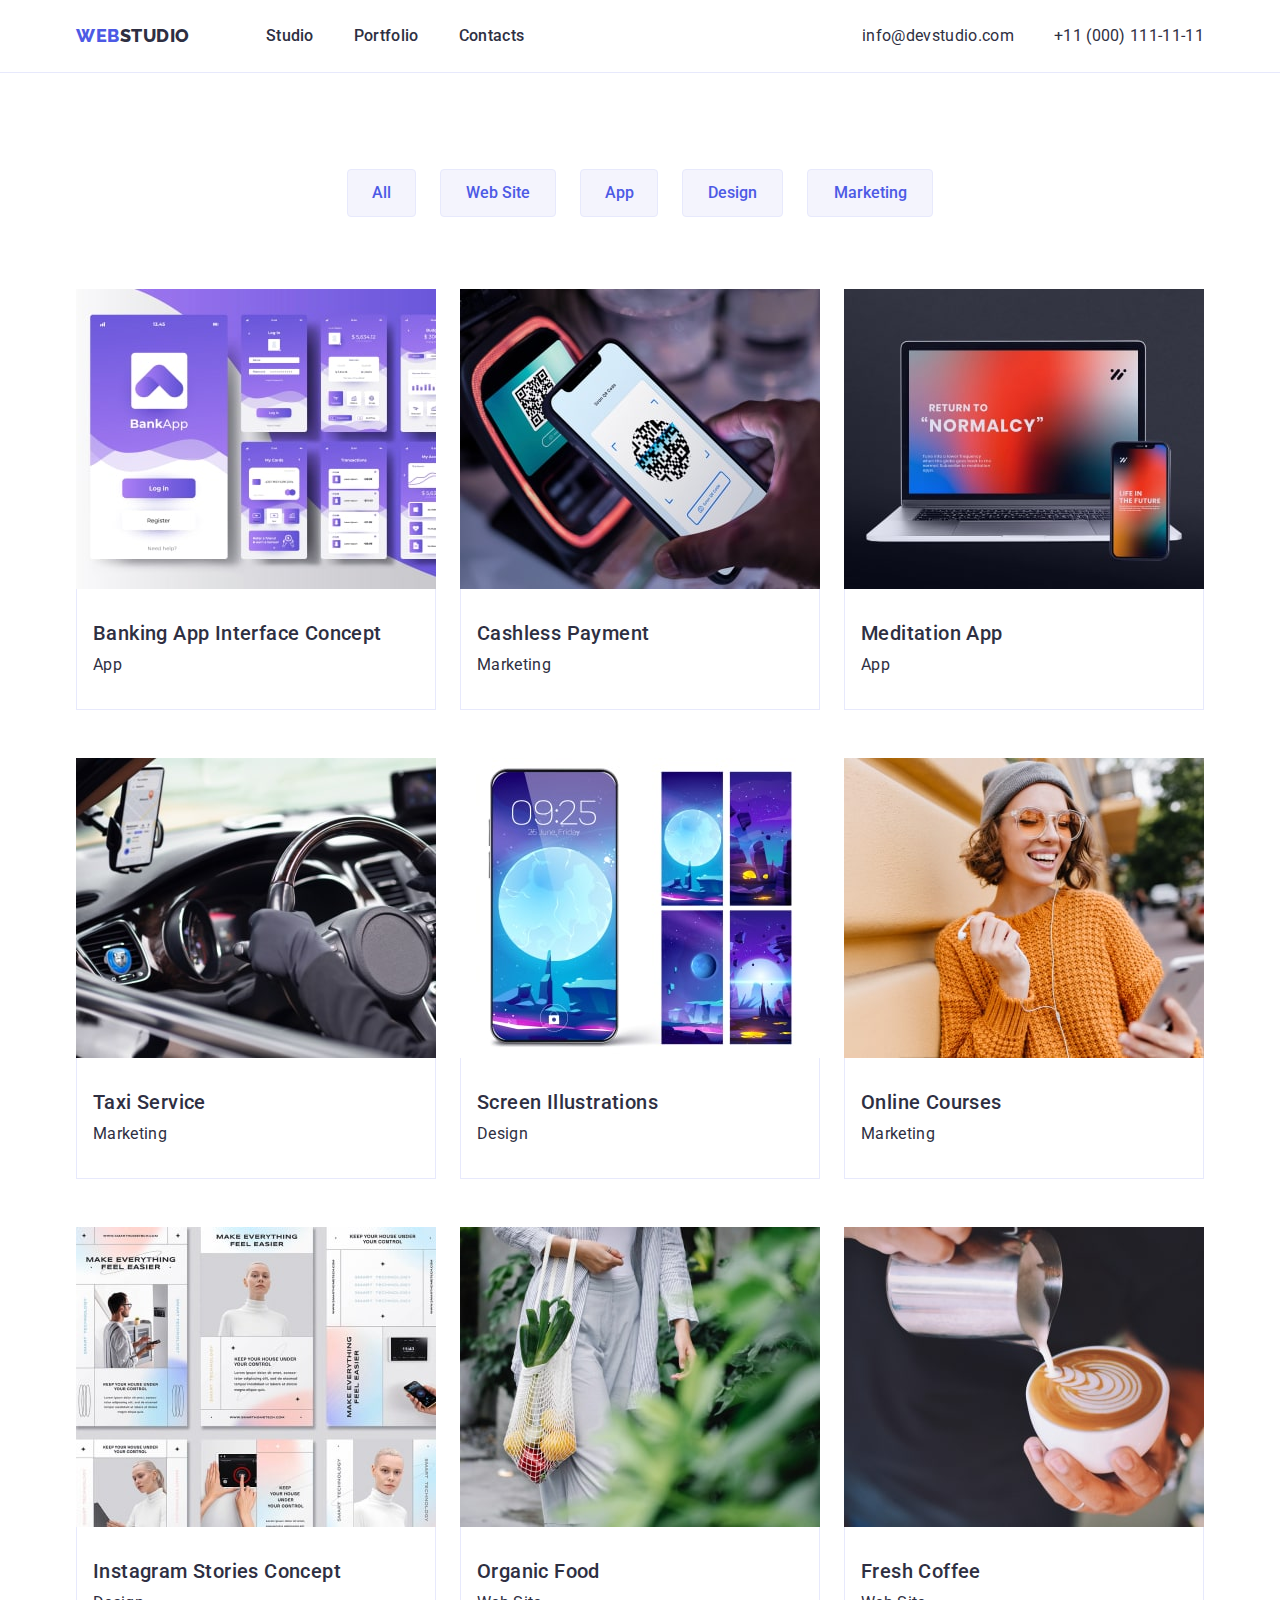
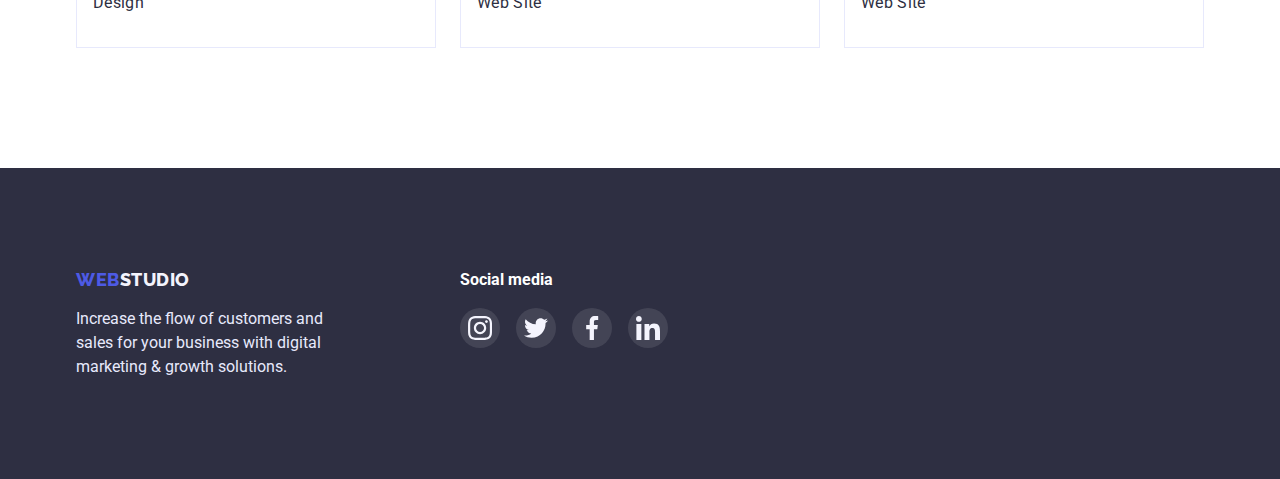
==== portfolio.html @ dcc98bd8 "finish 04" ====
<!DOCTYPE html>
<html lang="en">
<head>
    <meta charset="UTF-8">
    <meta http-equiv="X-UA-Compatible" content="IE=edge">
    <meta name="viewport" content="width=device-width, initial-scale=1.0">
    <title>Portfolio</title>
    <link rel="preconnect" href="https://fonts.googleapis.com">
    <link rel="preconnect" href="https://fonts.gstatic.com" crossorigin>
    <link href="https://fonts.googleapis.com/css2?family=Raleway:wght@800&family=Roboto:wght@400;500;700;900&display=swap"
        rel="stylesheet">
    <link rel="stylesheet" href="https://cdnjs.cloudflare.com/ajax/libs/modern-normalize/1.0.0/modern-normalize.min.css" >
    <link rel="stylesheet" href="./css/styles.css">

</head>
<body>
    <header class="head">
        <div class="container head-content ">
            <nav class="nav-content">
                <a class="logo link" href="./index.html"><span class="logo-web"> Web</span>Studio</a>
                <ul class="nav-list list">
                    <li class="nav-item"> <a class="link" href="./index.html">Studio</a></li>
                    <li class="nav-item"> <a class="link" href="">Portfolio</a></li>
                    <li class="nav-item"> <a class="link" href="">Contacts</a></li>
                </ul>
            </nav>
            <address class="contacts list ">
                <ul class="contacts-list ">
                    <li class="contacts-item"> <a class="link mail" href="mailto:info@devstudio.com">info@devstudio.com</a>
                    </li>
                    <li class="contacts-item"><a class="link tel" href="tel:+110001111111">+11 (000) 111-11-11</a></li>
                </ul>
            </address>
        </div>
    </header>
<main>
    
    <section class="project">
        <div class="container">
            <h1 hidden>Filter Btn</h1>
            <ul class="filter-btn list">
                <li><button class="filter-btn-all fil-btn" type="button">All</button></li>
                <li><button class=" filter-btn-web fil-btn" type="button">Web Site</button></li>
                <li><button class=" filter-btn-app fil-btn" type="button">App</button></li>
                <li><button class=" filter-btn-des fil-btn" type="button">Design</button></li>
                <li><button class=" filter-btn-market fil-btn" type="button">Marketing</button></li>
            </ul>
            <ul class="project-list list"> 
                <li class="project-item ">
                    <a class="link" href="">
                        <img src="./img-portfolio/compressjpeg/img2min.jpg" alt="Banking App" width="360">
                    <div class="project-card-info">
                        <h2 class="project-title link">Banking App Interface Concept</h2>
                        <p class="project-subtitle link">App</p>
                    </div>
                    </a>
                </li>
                <li class="project-item" >
                    <a class="link" href="">
                        <img  src="./img-portfolio/compressjpeg/img5min.jpg" alt="Payment" width="360">
                     <div class="project-card-info"> 
                        <h2 class="project-title link">Cashless Payment</h2>
                        <p class="project-subtitle link"> Marketing</p>
                    </div>
                    </a>
                </li>
                <li class="project-item" >
                    <a class="link" href="">
                        <img src="./img-portfolio/compressjpeg/img6min.jpg" alt="Meditaion App" width="360">
                    <div class="project-card-info">
                        <h2 class="project-title link">Meditation App</h2>
                        <p class="project-subtitle link">App</p>
                    </div>
                    </a>
                </li>
                <li class="project-item" >
                    <a class="link" href="">
                        <img src="./img-portfolio/compressjpeg/img7min.jpg" alt="Taxi Service" width="360">
                    <div class="project-card-info">
                        <h2 class="project-title link">Taxi Service</h2>
                        <p class="project-subtitle link">Marketing</p>
                    </div>
                    </a>
                </li>
                <li class="project-item" >
                    <a class="link" href="">
                        <img src="./img-portfolio/compressjpeg/img8min.jpg" alt="Screen Illustrations" width="360">
                    <div class="project-card-info">
                        <h2 class="project-title link">Screen Illustrations</h2>
                        <p class="project-subtitle link">Design</p>
                    </div>
                    </a>
                </li>
                <li class="project-item" >
                    <a class="link" href="">
                        <img src="./img-portfolio/compressjpeg/img9min.jpg" alt="Online Courses" width="360">
                    <div class="project-card-info">
                        <h2 class="project-title link">Online Courses</h2>
                        <p class="project-subtitle link">Marketing</p>
                    </div>
                    </a>
                </li>
                <li class="project-item" >
                    <a class="link" href="">
                        <img src="./img-portfolio/compressjpeg/img10min.jpg" alt="Instagram Stories" width="360">
                    <div class="project-card-info">
                        <h2 class="project-title link">Instagram Stories Concept</h2>
                        <p class="project-subtitle link">Design</p>
                    </div>
                    </a>
                </li>
                <li class="project-item" >
                    <a class="link" href="">
                        <img src="./img-portfolio/compressjpeg/img11min.jpg" alt="Organic Food" width="360">
                    <div class="project-card-info">
                        <h2 class="project-title link">Organic Food</h2>
                        <p class="project-subtitle link">Web Site</p>
                    </div>
                    </a>
                </li>
                <li class="project-item" >
                    <a class="link" href="">
                        <img src="./img-portfolio/compressjpeg/img12min.jpg" alt="Fresh Coffee" width="360">
                    <div class="project-card-info">
                        <h2 class="project-title link">Fresh Coffee</h2>
                        <p class="project-subtitle link">Web Site</p>
                    </div>
                    </a>
                </li>
            </ul>
        </div>
    </section>
   
</main>
    <footer class="footer">
        <section>
            <div class="container footer-content ">
                <div class="footer-logo-content">
                    <a class="footer-logo link" href="./index.html"><span class="logo-web"> Web</span>Studio</a>
                    <p class="footer-text">Increase the flow of customers and sales for your business with digital marketing
                        &
                        growth solutions.</p>
                </div>
                <div class="footer-social-content">
                    <h2 class="footer-title">Social media</h2>
                    <ul class="footer-social-list list">
                        <li>
                            <a class="footer-social-link link" href="">
                                <svg class="footer-social-icon" width="24" height="24">
                                    <use href="./images/sprite.svg#icon-instagram-2"></use>
                                </svg>
                            </a>
                        </li>
                        <li>
                            <a class="footer-social-link link" href="">
                                <svg class="footer-social-icon" width="24" height="24">
                                    <use href="./images/sprite.svg#icon-twitter-1"></use>
                                </svg>
                            </a>
                        </li>
                        <li>
                            <a class="footer-social-link link" href="">
                                <svg class="footer-social-icon" width="24" height="24">
                                    <use href="./images/sprite.svg#icon-facebook-1"></use>
                                </svg>
                            </a>
                        </li>
                        <li>
                            <a class="footer-social-link link" href="">
                                <svg class="footer-social-icon" width="24" height="24">
                                    <use href="./images/sprite.svg#icon-linkedin-1"></use>
                                </svg>
                            </a>
                        </li>
                    </ul>
    
                </div>
            </div>
        </section>
    </footer>
</body>
</html>
---- css/styles.css ----
:root {
    --hover-color: #404BBF;
    --color-navy-blue: #2E2F42;
    --color-iris:#4D5AE5;
    --background-color-cloud:#F4F4FD;
    
}

h1,
h2,
h3,
h4,
p {
    margin: 0;
}
ul {
    margin: 0;
    padding: 0;
}
img {
    display: block;
    max-width: 100%;
    height: auto;
}


body {
    font-family: "Roboto", sans-serif;
    color:var(--color-navy-blue);
    
}
.container {
    width: 1158px;
    margin: 0 auto;
    padding: 0 15px;
    
}
.item {
   
}

.list li {
    list-style: none;
}
.link {
    display: block;
    text-decoration: none;
    color: var(--color-navy-blue);

}
.link:hover, .link:focus {
    color: var(--hover-color);
}



/*-------------------------- header --------------------------*/

.head {
    padding: 24px 0;
    box-sizing: border-box;
    border-bottom: 1px solid #E7E9FC;
    background-color: #FFFFFF
    
}
.head-content {
    display: flex;
    align-items: center;
    justify-content: space-between;

}
.nav-content {
    display: flex;
    align-items: center;
}
.logo {
    font-family: "Raleway", sans-serif;
    font-weight: 800;
    font-size: 18px;
    line-height: 1.3;
    color: var(--color-navy-blue);
    margin-right: 76px;

    letter-spacing: 0.03em;
    text-transform: uppercase;
}
.logo-web {
    font-family: "Raleway", sans-serif;
    font-weight: 800;
    font-size: 18px;
    line-height: 1.3;
    color: var(--color-iris);

    letter-spacing: 0.03em;
    text-transform: uppercase;
}

.contacts {
}
.nav-list {
    display: flex;
    gap: 30px;
    font-weight: 500;
    font-size: 16px;
    line-height: 1.5;
    letter-spacing: 0.02em;
    gap: 40px;
}
.contacts-list {
    display: flex;
    gap: 40px;
}
.contacts-item {
    font-family: inherit;
    font-style: normal;
    font-weight: 400;
    font-size: 16px;
    line-height: 1.5;
    letter-spacing: 0.02em;
    color: #434455;
}
    
.mail {
}
.tel {
}



/*------------------- hero studio ---------------------*/
.hero {
    padding: 188px 0;
    text-align: center;
    background-image: linear-gradient(rgba(46, 47, 66, 0.7), rgba(46, 47, 66, 0.7)),
      url('../images/hero/people-office.jpg');
    background-repeat: no-repeat;
    background-size: cover;
    background-color: var(--color-navy-blue);
}
.hero-content {
}
.hero-title {
    margin: 0 auto;
    width: 496px;
    height: 120px;
    font-size: 56px;
    text-align: center;
    letter-spacing: 0.02em;
    color: #FFFFFF;

}
.hero-button {
    padding: 16px 32px;
    background: var(--color-iris);
    border: 1px;
    font-weight: 500;
    font-size: 16px;
    line-height: 1.5;
    color: #FFFFFF;
    font-family: inherit;
    margin-top: 48px;
    border-radius: 4px;
    box-shadow: 0 4px  rgba(0, 0, 0, 0.15);
}    
    
.hero-button:hover,
.hero-button:focus  {
    background-color: var(--hover-color);

}

/*------------------- features studio ---------------------*/


.main-content {
    padding: 120px 0;

}
.features {
    padding-bottom: 120px;
}
.features-list {
    display: flex;
    justify-content: center;
    gap: 24px;
   
}

.features-item {
   width: calc((100% - 72px) / 4);
}
.features-content-icon {
    display: flex;
    margin-bottom: 8px;
}

.features-icon {
    padding: 24px 100px;
    width: 264px;
    height: 112px;
    background-color: var(--background-color-cloud);

}
.features-title {
    font-weight: 500;
    font-size: 20px;
    line-height: 1.2;
    letter-spacing: 0.02em;

}

.features-subtitle {
    font-size: 16px;
    line-height: 1.5;
    letter-spacing: 0.02em;
    margin-top: 8px;
    width: 264px;
}


/*------------------- work studio ---------------------*/
.work {
    padding-bottom: 120px;
}
.work-title {
    font-weight: 700;
    font-size: 36px;
    line-height: 1.11;
    text-align: center;
    letter-spacing: 0.02em;
    text-transform: capitalize;
}

.work-list {
    display: flex;
    margin-top: 72px;
    gap: 24px;
}

.work-item {
    width: calc((100% - 48px) / 3);
}



/*------------------- team studio  ---------------------*/

.team {
    background: var(--background-color-cloud);
    color: var(--color-navy-blue);
}
.team-content {
    padding: 120px 0;
}

.team-title {
    font-weight: 700;
    font-size: 36px;
    line-height: 1.11;
    text-align: center;
    letter-spacing: 0.02em;
    text-transform: capitalize;
}

.team-list {
    display: flex;
    margin-top: 72px;
    gap: 24px;
}
.team-item {
    width: calc((100% - 72px) / 4);
    padding-bottom: 32px;

    background: #FFFFFF;
    box-shadow: 0px 1px 6px rgba(46, 47, 66, 0.08), 0px 1px 1px rgba(46, 47, 66, 0.16), 0px 2px 1px rgba(46, 47, 66, 0.08);
    border-radius: 0px 0px 4px 4px;
}

.team-subtitle {
    margin-top: 32px;
    font-weight: 500;
    font-size: 20px;
    line-height: 1.2;
    text-align: center;
    letter-spacing: 0.02em;
}

.team-text {
    margin-top: 8px;
    font-size: 16px;
    line-height: 1.5;
    text-align: center;
    letter-spacing: 0.02em;
}
.team-social-list {
    display: flex;
    justify-content: center;
    gap: 24px;
    margin-top: 8px;
}
.team-social-link {
    display: flex;
    justify-content: center;
    align-items: center;
    Width: 40px;
    Height: 40px;
    border-radius: 50%;
    background-color: var(--color-iris);
}
.team-social-link:hover,
.team-social-link:focus {
    background-color: var(--hover-color);
}
.team-social-icon {
}

/*------------------- customers --------------------*/
.customers {
    padding: 10px 0 120px;
}

.costumers-title {
    color: var(--color-navy-blue);
    margin-bottom: 72px;
    font-weight: 700;
    font-size: 36px;
    line-height: 1.11;
    text-align: center;
    letter-spacing: 0.02em;
    text-transform: capitalize;
}

.customers-list {
    display: flex;
    justify-content: center;
    gap: 24px;
}

.customers-item {
    border: 1px solid #8E8F99;
}
.customers-item:hover  {
    border-color: var(--hover-color);
}

.customers-link {
    display: flex;
    justify-content: center;
    align-items: center;
    padding: 16px 32px;
}

.customers-link:hover .customers-icon,
.customers-link:focus .customers-icon {
    fill: var(--hover-color);
}
.customers-icon {
    width: 104px;
    height: 56px;
    fill: #AFB1B8;
}



/*------------------- filter btn portfolio ---------------------*/

.filter {
}

.filter-btn {
    display: flex;
    justify-content: center;
    gap: 24px;
}

.filter-btn > li button:hover, .filter-btn > li button:focus  {
    background-color: var(--hover-color);
    color: #FFFFFF;
}

.fil-btn {
    margin-bottom: 72px;
    background: var(--background-color-cloud);
    border-radius: 4px;
    border: 1px solid #E7E9FC;

    font-family: inherit;
    font-weight: 500;
    font-size: 16px;
    line-height: 1.5;
    color: #4D5AE5;

}
.filter-btn-all {
    width: 69px;
    height: 48px;
}
.filter-btn-web {
    width: 116px;
    height: 48px;
}
.filter-btn-app   {
    width: 78px;
    height: 48px;
}
.filter-btn-des {
    width: 101px;
    height: 48px;
}
.filter-btn-market {
    width: 126px;
    height: 48px;

}

/*------------------- project portfolio ---------------------*/

.project {
 padding: 96px 0 120px;    
}
.project-list {
    display: flex;
    flex-wrap: wrap;
    column-gap: 24px;
    row-gap: 48px;
}
.project-item:hover,
.project-item:focus {
    box-shadow: 1px 2px  rgba(46, 47, 66, 0.16);

}
.project-item {
    width: 360px;
    flex-basis: calc((100% - 48px) / 3);
}

.project-card-info {
    display: flex;
    flex-direction: column;
    justify-content: center;
    align-items: flex-start;
    padding: 32px 16px ;
    border:  1px solid #E7E9FC;
    border-top: none;

    width: 360px;
}
.project-title{
    font-weight: 500;
    font-size: 20px;
    line-height: 1.2;
    letter-spacing: 0.02em;
    color: var(--color-navy-blue);
}
.project-subtitle{
    font-size: 16px;
    line-height: 1.5;
    letter-spacing: 0.02em;
    color: var(--color-navy-blue);
    margin-top: 8px;
}


/*------------------- footer ---------------------*/
.footer {
    background: var(--color-navy-blue);
    padding: 100px 0;
}
.footer-content {
    display: flex;
}
.footer-logo {
    margin-bottom: 16px;
    font-family: "Raleway", sans-serif;
    font-weight: 800;
    font-size: 18px;
    line-height: 1.3;
    color: #F4F4FD;

    letter-spacing: 0.03em;
    text-transform: uppercase;
}

.footer-text {
    width: 264px;
    height: 72px;
    font-size: 16px;
    line-height: 1.5;
    color: #E7E9FC;
}
.footer-title {
    color: #FFFFFF;
    font-size: 16px;
    line-height: 1.5;
    margin-bottom: 16px;
}
.footer-social-content {
    margin-left: 120px;
}
.footer-social-list {
    display: flex;
    gap: 16px;
}


.footer-social-link {
    display: flex;
    justify-content: center;
    align-items: center;
    border-radius: 50%;
    background-color: rgba(255, 255, 255, 0.1);
    width: 40px;
    height: 40px;
}
.footer-social-link:hover,
.footer-social-link:focus {
    background-color: #31D0AA;
}

.footer-social-icon {}
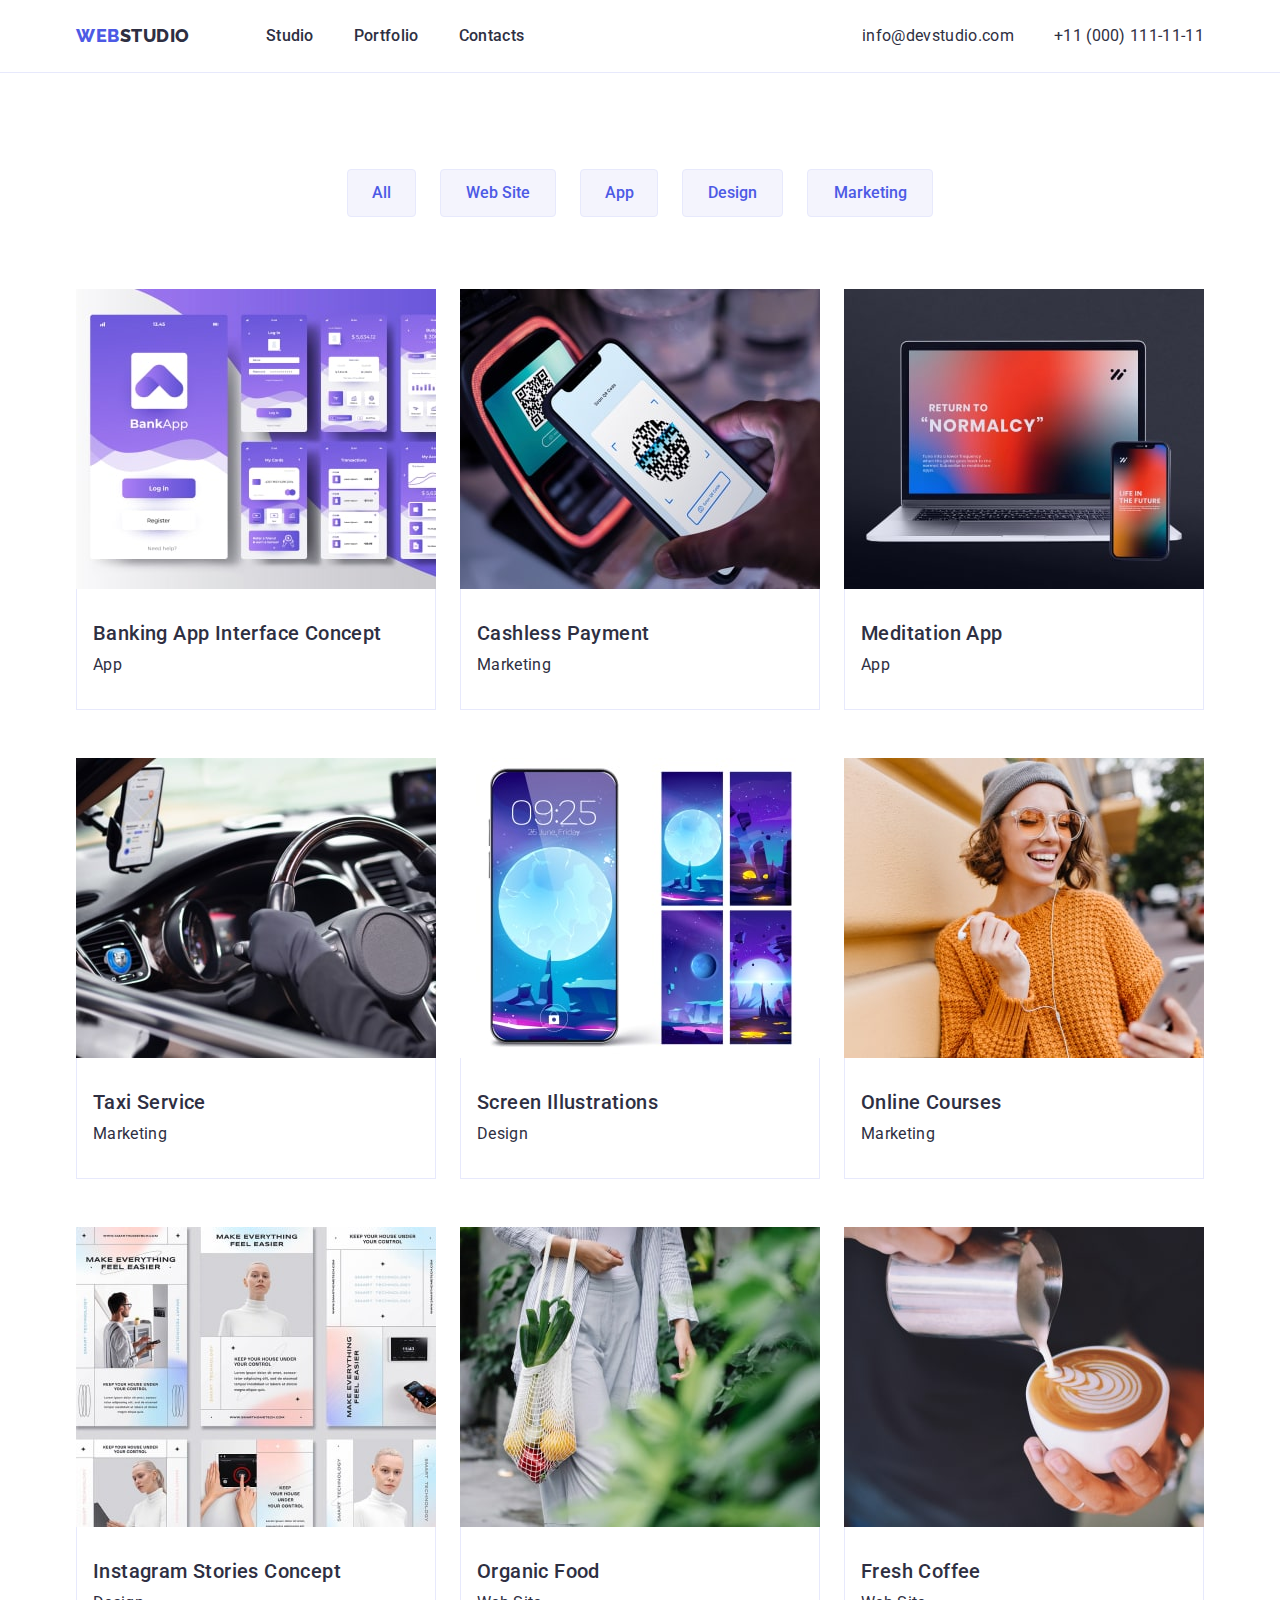
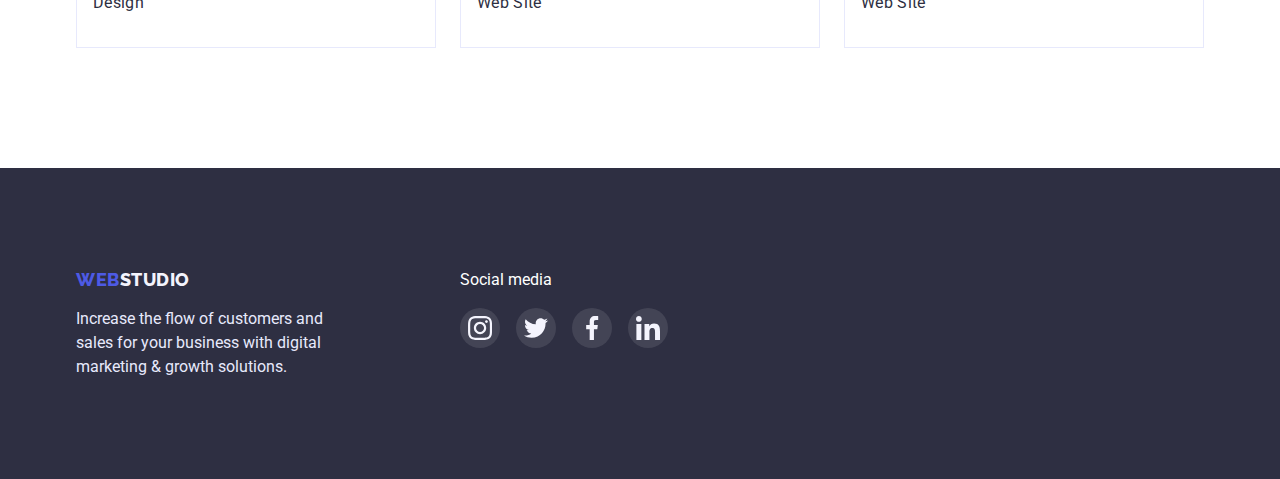
==== commit 6dcad50f: "fixid" ====
--- a/portfolio.html
+++ b/portfolio.html
@@ -47,7 +47,7 @@
             </ul>
             <ul class="project-list list"> 
                 <li class="project-item ">
-                    <a class="link" href="">
+                    <a class="project-link link" href="">
                         <img src="./img-portfolio/compressjpeg/img2min.jpg" alt="Banking App" width="360">
                     <div class="project-card-info">
                         <h2 class="project-title link">Banking App Interface Concept</h2>
@@ -56,7 +56,7 @@
                     </a>
                 </li>
                 <li class="project-item" >
-                    <a class="link" href="">
+                    <a class="project-link link" href="">
                         <img  src="./img-portfolio/compressjpeg/img5min.jpg" alt="Payment" width="360">
                      <div class="project-card-info"> 
                         <h2 class="project-title link">Cashless Payment</h2>
@@ -65,7 +65,7 @@
                     </a>
                 </li>
                 <li class="project-item" >
-                    <a class="link" href="">
+                    <a class="project-link link" href="">
                         <img src="./img-portfolio/compressjpeg/img6min.jpg" alt="Meditaion App" width="360">
                     <div class="project-card-info">
                         <h2 class="project-title link">Meditation App</h2>
@@ -74,7 +74,7 @@
                     </a>
                 </li>
                 <li class="project-item" >
-                    <a class="link" href="">
+                    <a class="project-link link" href="">
                         <img src="./img-portfolio/compressjpeg/img7min.jpg" alt="Taxi Service" width="360">
                     <div class="project-card-info">
                         <h2 class="project-title link">Taxi Service</h2>
@@ -83,7 +83,7 @@
                     </a>
                 </li>
                 <li class="project-item" >
-                    <a class="link" href="">
+                    <a class="project-link link" href="">
                         <img src="./img-portfolio/compressjpeg/img8min.jpg" alt="Screen Illustrations" width="360">
                     <div class="project-card-info">
                         <h2 class="project-title link">Screen Illustrations</h2>
@@ -92,7 +92,7 @@
                     </a>
                 </li>
                 <li class="project-item" >
-                    <a class="link" href="">
+                    <a class="project-link link" href="">
                         <img src="./img-portfolio/compressjpeg/img9min.jpg" alt="Online Courses" width="360">
                     <div class="project-card-info">
                         <h2 class="project-title link">Online Courses</h2>
@@ -101,7 +101,7 @@
                     </a>
                 </li>
                 <li class="project-item" >
-                    <a class="link" href="">
+                    <a class="project-link link" href="">
                         <img src="./img-portfolio/compressjpeg/img10min.jpg" alt="Instagram Stories" width="360">
                     <div class="project-card-info">
                         <h2 class="project-title link">Instagram Stories Concept</h2>
@@ -110,7 +110,7 @@
                     </a>
                 </li>
                 <li class="project-item" >
-                    <a class="link" href="">
+                    <a class="project-link link" href="">
                         <img src="./img-portfolio/compressjpeg/img11min.jpg" alt="Organic Food" width="360">
                     <div class="project-card-info">
                         <h2 class="project-title link">Organic Food</h2>
@@ -119,7 +119,7 @@
                     </a>
                 </li>
                 <li class="project-item" >
-                    <a class="link" href="">
+                    <a class="project-link link" href="">
                         <img src="./img-portfolio/compressjpeg/img12min.jpg" alt="Fresh Coffee" width="360">
                     <div class="project-card-info">
                         <h2 class="project-title link">Fresh Coffee</h2>
@@ -142,7 +142,7 @@
                         growth solutions.</p>
                 </div>
                 <div class="footer-social-content">
-                    <h2 class="footer-title">Social media</h2>
+                    <p class="footer-title">Social media</p>
                     <ul class="footer-social-list list">
                         <li>
                             <a class="footer-social-link link" href="">
--- a/css/styles.css
+++ b/css/styles.css
@@ -130,6 +130,9 @@
 
 /*------------------- hero studio ---------------------*/
 .hero {
+    max-width: 1440px;
+    margin-left: auto;
+    margin-right: auto;
     padding: 188px 0;
     text-align: center;
     background-image: linear-gradient(rgba(46, 47, 66, 0.7), rgba(46, 47, 66, 0.7)),
@@ -192,14 +195,16 @@
 }
 .features-content-icon {
     display: flex;
-    margin-bottom: 8px;
-}
-
-.features-icon {
-    padding: 24px 100px;
+    justify-content: center;
+    align-items: center;
     width: 264px;
     height: 112px;
+    margin-bottom: 8px;
     background-color: var(--background-color-cloud);
+}
+
+.features-icon {
+
 
 }
 .features-title {
@@ -338,6 +343,8 @@
 }
 
 .customers-item {
+    width: 168px;
+    height: 88px;
     border: 1px solid #8E8F99;
 }
 .customers-item:hover  {
@@ -348,7 +355,8 @@
     display: flex;
     justify-content: center;
     align-items: center;
-    padding: 16px 32px;
+    width: 100%;
+    height: 100%;
 }
 
 .customers-link:hover .customers-icon,
@@ -358,7 +366,7 @@
 .customers-icon {
     width: 104px;
     height: 56px;
-    fill: #AFB1B8;
+    fill:#8E8F99
 }
 
 
@@ -374,9 +382,11 @@
     gap: 24px;
 }
 
-.filter-btn > li button:hover, .filter-btn > li button:focus  {
+.filter-btn > li button:hover,
+ .filter-btn > li button:focus  {
     background-color: var(--hover-color);
     color: #FFFFFF;
+    box-shadow: 0 4px rgba(0, 0, 0, 0.15);
 }
 
 .fil-btn {
@@ -425,8 +435,8 @@
     column-gap: 24px;
     row-gap: 48px;
 }
-.project-item:hover,
-.project-item:focus {
+.project-link:hover,
+.project-link:focus {
     box-shadow: 1px 2px  rgba(46, 47, 66, 0.16);
 
 }
